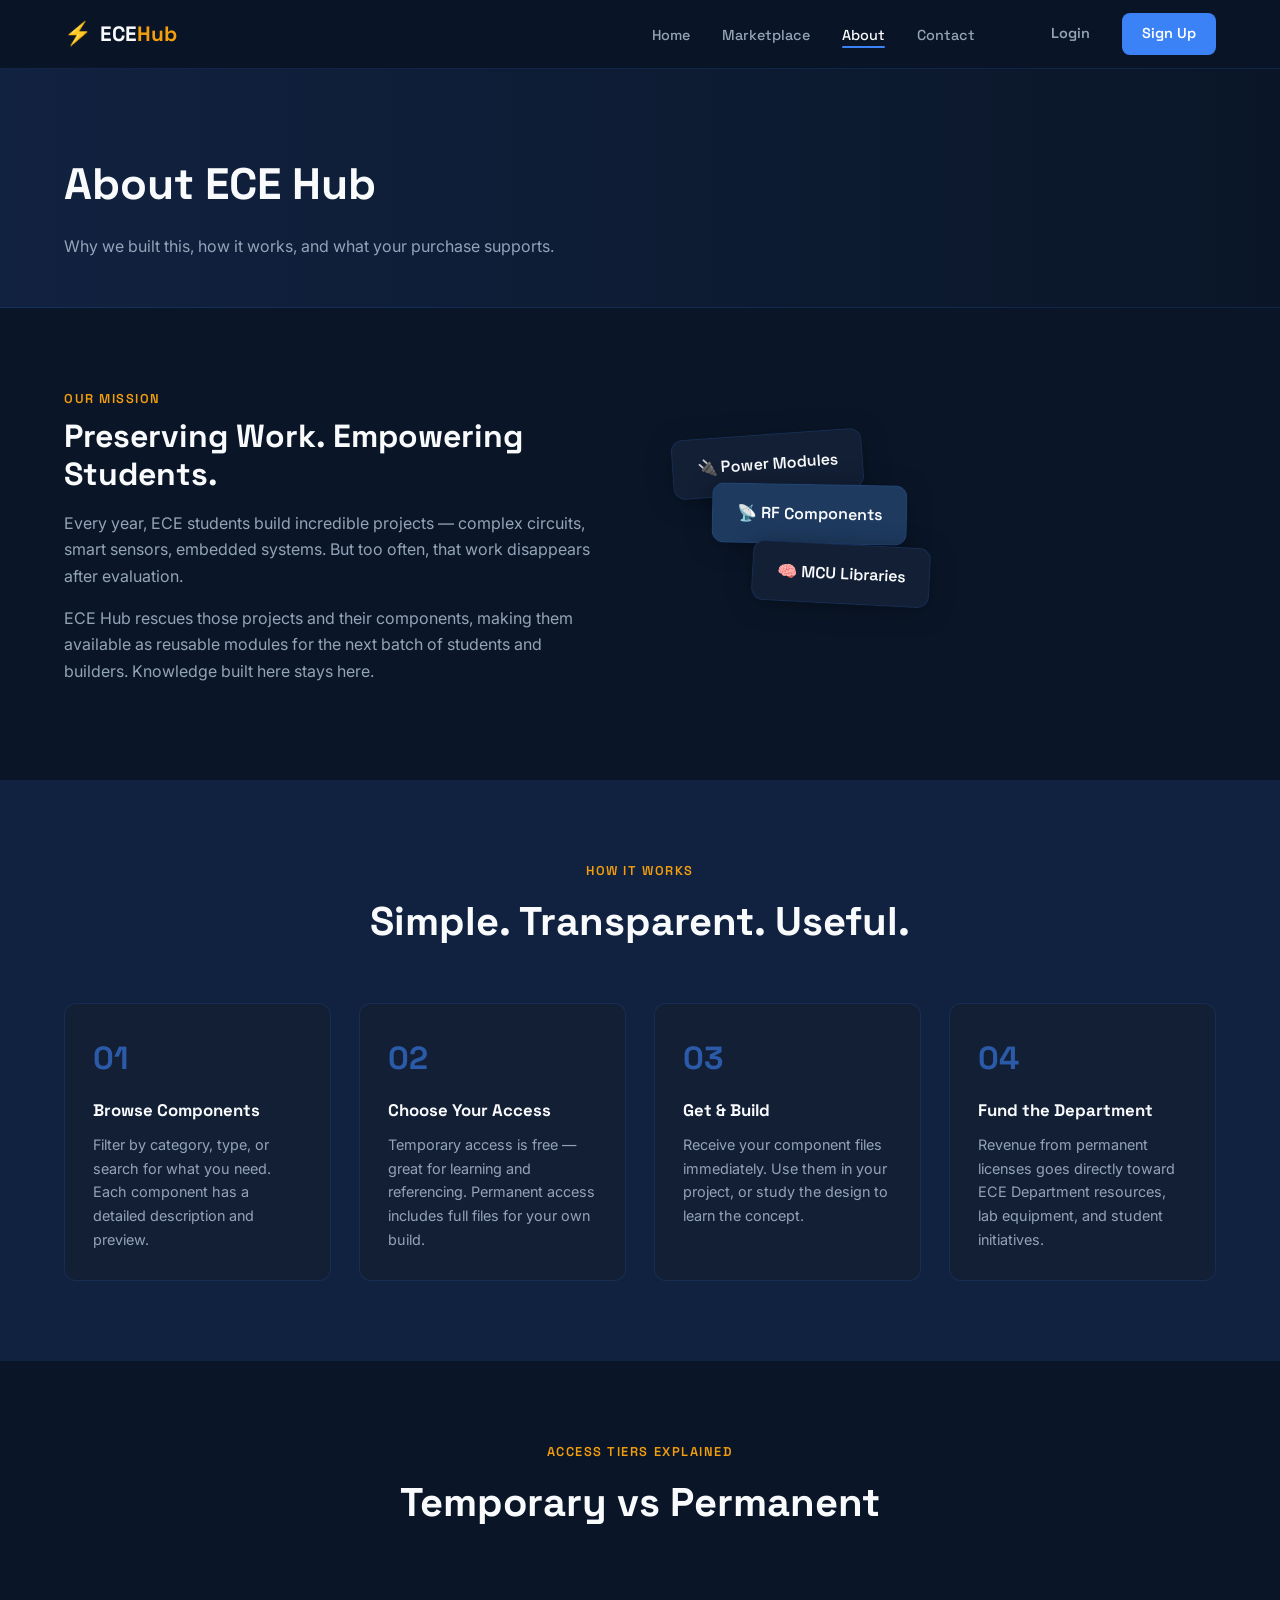
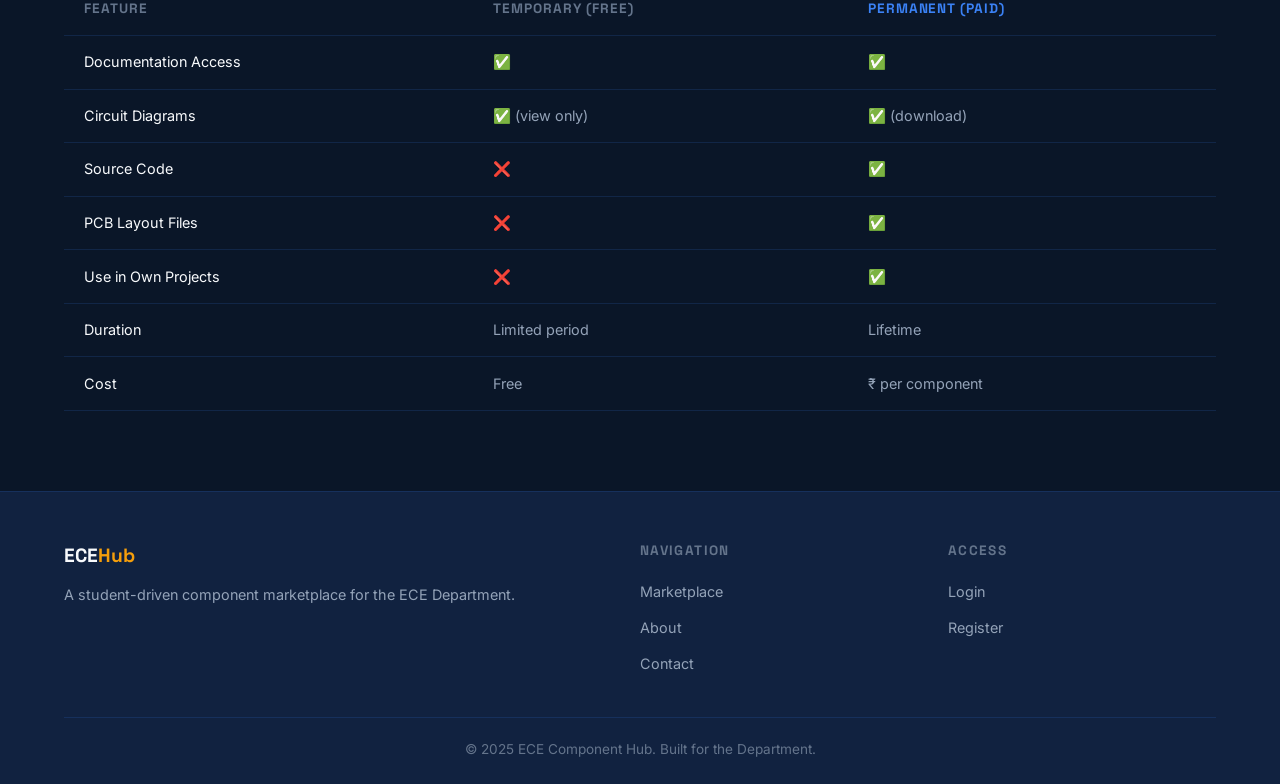
==== about.html @ 424c8292 "Move files to root" ====
<!DOCTYPE html>
<html lang="en">
<head>
  <meta charset="UTF-8" />
  <meta name="viewport" content="width=device-width, initial-scale=1.0" />
  <title>About — ECE Component Hub</title>
  <link rel="preconnect" href="https://fonts.googleapis.com" />
  <link href="https://fonts.googleapis.com/css2?family=Space+Grotesk:wght@400;500;600;700&family=Inter:wght@400;500;600&display=swap" rel="stylesheet" />
  <link rel="stylesheet" href="css/style.css" />
</head>
<body>
  <nav class="navbar">
    <div class="nav-inner">
      <a href="index.html" class="logo">
        <span class="logo-icon">⚡</span>
        <span class="logo-text">ECE<span class="logo-accent">Hub</span></span>
      </a>
      <ul class="nav-links">
        <li><a href="index.html">Home</a></li>
        <li><a href="marketplace.html">Marketplace</a></li>
        <li><a href="about.html" class="active">About</a></li>
        <li><a href="contact.html">Contact</a></li>
      </ul>
      <div class="nav-actions">
        <a href="login.html" class="btn btn-ghost">Login</a>
        <a href="register.html" class="btn btn-primary">Sign Up</a>
      </div>
      <button class="hamburger" id="hamburger">&#9776;</button>
    </div>
  </nav>

  <div class="page-header">
    <div class="container">
      <h1>About ECE Hub</h1>
      <p>Why we built this, how it works, and what your purchase supports.</p>
    </div>
  </div>

  <section class="section">
    <div class="container">
      <div class="about-intro">
        <div class="about-text">
          <span class="eyebrow">Our Mission</span>
          <h2>Preserving Work. Empowering Students.</h2>
          <p>Every year, ECE students build incredible projects — complex circuits, smart sensors, embedded systems. But too often, that work disappears after evaluation.</p>
          <p>ECE Hub rescues those projects and their components, making them available as reusable modules for the next batch of students and builders. Knowledge built here stays here.</p>
        </div>
        <div class="about-visual">
          <div class="about-card-stack">
            <div class="acard acard-1">🔌 Power Modules</div>
            <div class="acard acard-2">📡 RF Components</div>
            <div class="acard acard-3">🧠 MCU Libraries</div>
          </div>
        </div>
      </div>
    </div>
  </section>

  <section class="section bg-alt">
    <div class="container">
      <div class="section-header">
        <span class="eyebrow">How It Works</span>
        <h2>Simple. Transparent. Useful.</h2>
      </div>
      <div class="steps-grid">
        <div class="step-card">
          <div class="step-num">01</div>
          <h3>Browse Components</h3>
          <p>Filter by category, type, or search for what you need. Each component has a detailed description and preview.</p>
        </div>
        <div class="step-card">
          <div class="step-num">02</div>
          <h3>Choose Your Access</h3>
          <p>Temporary access is free — great for learning and referencing. Permanent access includes full files for your own build.</p>
        </div>
        <div class="step-card">
          <div class="step-num">03</div>
          <h3>Get & Build</h3>
          <p>Receive your component files immediately. Use them in your project, or study the design to learn the concept.</p>
        </div>
        <div class="step-card">
          <div class="step-num">04</div>
          <h3>Fund the Department</h3>
          <p>Revenue from permanent licenses goes directly toward ECE Department resources, lab equipment, and student initiatives.</p>
        </div>
      </div>
    </div>
  </section>

  <section class="section">
    <div class="container">
      <div class="section-header">
        <span class="eyebrow">Access Tiers Explained</span>
        <h2>Temporary vs Permanent</h2>
      </div>
      <div class="compare-table-wrapper">
        <table class="compare-table">
          <thead>
            <tr>
              <th>Feature</th>
              <th>Temporary (Free)</th>
              <th>Permanent (Paid)</th>
            </tr>
          </thead>
          <tbody>
            <tr><td>Documentation Access</td><td>✅</td><td>✅</td></tr>
            <tr><td>Circuit Diagrams</td><td>✅ (view only)</td><td>✅ (download)</td></tr>
            <tr><td>Source Code</td><td>❌</td><td>✅</td></tr>
            <tr><td>PCB Layout Files</td><td>❌</td><td>✅</td></tr>
            <tr><td>Use in Own Projects</td><td>❌</td><td>✅</td></tr>
            <tr><td>Duration</td><td>Limited period</td><td>Lifetime</td></tr>
            <tr><td>Cost</td><td>Free</td><td>₹ per component</td></tr>
          </tbody>
        </table>
      </div>
    </div>
  </section>

  <footer class="footer">
    <div class="container">
      <div class="footer-grid">
        <div class="footer-brand">
          <span class="logo-text">ECE<span class="logo-accent">Hub</span></span>
          <p>A student-driven component marketplace for the ECE Department.</p>
        </div>
        <div class="footer-links">
          <h4>Navigation</h4>
          <ul>
            <li><a href="marketplace.html">Marketplace</a></li>
            <li><a href="about.html">About</a></li>
            <li><a href="contact.html">Contact</a></li>
          </ul>
        </div>
        <div class="footer-links">
          <h4>Access</h4>
          <ul>
            <li><a href="login.html">Login</a></li>
            <li><a href="register.html">Register</a></li>
          </ul>
        </div>
      </div>
      <div class="footer-bottom">
        <p>© 2025 ECE Component Hub. Built for the Department.</p>
      </div>
    </div>
  </footer>

  <script src="js/main.js"></script>
</body>
</html>
---- css/style.css ----
/* ============================================
   ECE HUB — DESIGN SYSTEM
   Palette: Navy + Electric Blue + Amber
   Type: Space Grotesk + Inter
   ============================================ */

:root {
  --navy:      #0A1628;
  --navy-mid:  #112240;
  --navy-lite: #1E3A5F;
  --blue:      #3B82F6;
  --blue-glow: #60A5FA;
  --amber:     #F59E0B;
  --amber-lite:#FDE68A;
  --white:     #F8FAFC;
  --slate:     #94A3B8;
  --slate-dk:  #64748B;
  --card-bg:   #131F35;
  --border:    rgba(59, 130, 246, 0.15);

  --font-display: 'Space Grotesk', sans-serif;
  --font-body:    'Inter', sans-serif;

  --radius:    12px;
  --radius-sm: 8px;
  --shadow:    0 4px 24px rgba(0, 0, 0, 0.35);
  --shadow-glow: 0 0 20px rgba(59, 130, 246, 0.2);
}

/* RESET */
*, *::before, *::after { box-sizing: border-box; margin: 0; padding: 0; }
html { scroll-behavior: smooth; }
body {
  font-family: var(--font-body);
  background: var(--navy);
  color: var(--white);
  line-height: 1.65;
  -webkit-font-smoothing: antialiased;
}
a { text-decoration: none; color: inherit; }
ul { list-style: none; }
img { max-width: 100%; display: block; }
button { cursor: pointer; font-family: var(--font-display); border: none; background: none; }
input, textarea, select {
  font-family: var(--font-body);
  font-size: 0.95rem;
  outline: none;
}

/* ============= NAVBAR ============= */
.navbar {
  position: fixed; top: 0; left: 0; right: 0; z-index: 100;
  background: rgba(10, 22, 40, 0.92);
  backdrop-filter: blur(14px);
  border-bottom: 1px solid var(--border);
}
.nav-inner {
  max-width: 1200px; margin: 0 auto;
  padding: 0 1.5rem;
  height: 68px;
  display: flex; align-items: center; gap: 2rem;
}
.logo {
  display: flex; align-items: center; gap: 0.5rem;
  font-family: var(--font-display); font-weight: 700; font-size: 1.3rem;
}
.logo-icon { font-size: 1.4rem; }
.logo-accent { color: var(--amber); }
.nav-links {
  display: flex; gap: 2rem; margin-left: auto;
}
.nav-links a {
  font-family: var(--font-display); font-size: 0.9rem; font-weight: 500;
  color: var(--slate); transition: color 0.2s;
}
.nav-links a:hover, .nav-links a.active { color: var(--white); }
.nav-links a.active { position: relative; }
.nav-links a.active::after {
  content: ''; position: absolute; bottom: -4px; left: 0; right: 0;
  height: 2px; background: var(--blue); border-radius: 2px;
}
.nav-actions { display: flex; gap: 0.75rem; margin-left: 1.5rem; }
.hamburger { display: none; font-size: 1.4rem; color: var(--white); margin-left: auto; }

/* ============= BUTTONS ============= */
.btn {
  display: inline-flex; align-items: center; gap: 0.5rem;
  font-family: var(--font-display); font-weight: 600;
  padding: 0.55rem 1.25rem; border-radius: var(--radius-sm);
  font-size: 0.9rem; transition: all 0.2s; white-space: nowrap;
}
.btn-primary {
  background: var(--blue); color: #fff;
}
.btn-primary:hover { background: var(--blue-glow); transform: translateY(-1px); box-shadow: var(--shadow-glow); }
.btn-outline {
  background: transparent; color: var(--blue);
  border: 1.5px solid var(--blue);
}
.btn-outline:hover { background: rgba(59,130,246,0.1); }
.btn-ghost {
  background: transparent; color: var(--slate);
}
.btn-ghost:hover { color: var(--white); }
.btn-amber { background: var(--amber); color: var(--navy); font-weight: 700; }
.btn-amber:hover { background: var(--amber-lite); }
.btn-lg { padding: 0.8rem 1.75rem; font-size: 1rem; }
.btn-full { width: 100%; justify-content: center; }

/* ============= HERO ============= */
.hero {
  position: relative; min-height: 100vh;
  display: flex; align-items: center;
  overflow: hidden; padding-top: 68px;
}
#circuit-canvas {
  position: absolute; inset: 0; width: 100%; height: 100%;
  opacity: 0.5; z-index: 0;
}
.hero-content {
  position: relative; z-index: 1;
  max-width: 700px; margin: 0 auto; padding: 4rem 1.5rem;
  text-align: center;
}
.hero-badge {
  display: inline-block;
  background: rgba(59,130,246,0.15); border: 1px solid var(--border);
  color: var(--blue-glow); padding: 0.4rem 1rem; border-radius: 999px;
  font-size: 0.8rem; font-family: var(--font-display); font-weight: 600;
  letter-spacing: 0.05em; text-transform: uppercase; margin-bottom: 1.5rem;
}
.hero-title {
  font-family: var(--font-display); font-size: clamp(2.5rem, 6vw, 4.5rem);
  font-weight: 700; line-height: 1.1; margin-bottom: 1.25rem;
}
.gradient-text {
  background: linear-gradient(135deg, var(--blue) 0%, var(--amber) 100%);
  -webkit-background-clip: text; -webkit-text-fill-color: transparent;
  background-clip: text;
}
.hero-subtitle {
  color: var(--slate); font-size: 1.1rem; max-width: 520px;
  margin: 0 auto 2rem;
}
.hero-cta { display: flex; gap: 1rem; justify-content: center; flex-wrap: wrap; margin-bottom: 3rem; }
.hero-stats {
  display: flex; align-items: center; justify-content: center; gap: 2rem;
  background: rgba(255,255,255,0.04); border: 1px solid var(--border);
  border-radius: var(--radius); padding: 1.25rem 2rem; backdrop-filter: blur(8px);
}
.stat { text-align: center; }
.stat-num {
  display: block; font-family: var(--font-display); font-size: 1.75rem;
  font-weight: 700; color: var(--blue-glow);
}
.stat-label { font-size: 0.8rem; color: var(--slate); }
.stat-divider { width: 1px; height: 40px; background: var(--border); }

/* ============= SECTIONS ============= */
.section { padding: 5rem 0; }
.bg-alt { background: var(--navy-mid); }
.container { max-width: 1200px; margin: 0 auto; padding: 0 1.5rem; }
.section-header {
  text-align: center; margin-bottom: 3rem;
}
.section-header h2 {
  font-family: var(--font-display); font-size: clamp(1.75rem, 4vw, 2.5rem);
  font-weight: 700;
}
.eyebrow {
  display: block; color: var(--amber); font-family: var(--font-display);
  font-size: 0.8rem; font-weight: 600; letter-spacing: 0.12em;
  text-transform: uppercase; margin-bottom: 0.5rem;
}
.see-all {
  display: inline-block; color: var(--blue); font-size: 0.9rem;
  font-weight: 600; margin-top: 0.5rem;
  transition: color 0.2s;
}
.see-all:hover { color: var(--blue-glow); }

/* ============= PLANS GRID ============= */
.plans-grid {
  display: grid; grid-template-columns: repeat(auto-fit, minmax(280px, 1fr));
  gap: 2rem; max-width: 760px; margin: 0 auto;
}
.plan-card {
  background: var(--card-bg); border: 1px solid var(--border);
  border-radius: var(--radius); padding: 2rem; position: relative;
  transition: transform 0.2s, box-shadow 0.2s;
}
.plan-card:hover { transform: translateY(-4px); box-shadow: var(--shadow); }
.plan-card.featured {
  border-color: var(--blue); box-shadow: var(--shadow-glow);
}
.featured-badge {
  position: absolute; top: -12px; left: 50%; transform: translateX(-50%);
  background: var(--blue); color: #fff;
  font-family: var(--font-display); font-size: 0.75rem; font-weight: 700;
  padding: 0.3rem 1rem; border-radius: 999px;
}
.plan-icon { font-size: 2rem; margin-bottom: 1rem; }
.plan-card h3 {
  font-family: var(--font-display); font-size: 1.3rem; font-weight: 700;
  margin-bottom: 0.25rem;
}
.plan-subtitle { color: var(--slate); font-size: 0.9rem; margin-bottom: 1.5rem; }
.plan-features { display: flex; flex-direction: column; gap: 0.6rem; margin-bottom: 1.75rem; }
.plan-features li { font-size: 0.9rem; color: var(--slate); }
.plan-features li:first-child { color: var(--white); }
.plan-price { margin-bottom: 1.25rem; }
.price-value {
  font-family: var(--font-display); font-size: 1.75rem; font-weight: 700;
  color: var(--amber);
}
.price-period { color: var(--slate); font-size: 0.85rem; margin-left: 0.25rem; }

/* ============= COMPONENT CARDS ============= */
.components-grid {
  display: grid; grid-template-columns: repeat(auto-fill, minmax(280px, 1fr));
  gap: 1.5rem;
}
.component-card {
  background: var(--card-bg); border: 1px solid var(--border);
  border-radius: var(--radius); overflow: hidden;
  cursor: pointer; transition: transform 0.2s, box-shadow 0.2s, border-color 0.2s;
}
.component-card:hover {
  transform: translateY(-4px); box-shadow: var(--shadow);
  border-color: rgba(59,130,246,0.35);
}
.card-thumb {
  height: 140px; display: flex; align-items: center; justify-content: center;
  background: linear-gradient(135deg, var(--navy-mid), var(--navy-lite));
  font-size: 3.5rem; position: relative; overflow: hidden;
}
.card-thumb::after {
  content: ''; position: absolute; inset: 0;
  background: linear-gradient(to bottom, transparent 60%, rgba(0,0,0,0.3));
}
.card-body { padding: 1.25rem; }
.card-badges { display: flex; gap: 0.5rem; flex-wrap: wrap; margin-bottom: 0.75rem; }
.badge {
  font-family: var(--font-display); font-size: 0.7rem; font-weight: 700;
  padding: 0.25rem 0.6rem; border-radius: 999px; text-transform: uppercase;
  letter-spacing: 0.05em;
}
.badge-temp { background: rgba(245,158,11,0.15); color: var(--amber); }
.badge-perm { background: rgba(59,130,246,0.15); color: var(--blue-glow); }
.badge-cat  { background: rgba(255,255,255,0.07); color: var(--slate); }
.card-body h3 {
  font-family: var(--font-display); font-size: 1rem; font-weight: 700;
  margin-bottom: 0.4rem; line-height: 1.3;
}
.card-desc { color: var(--slate); font-size: 0.85rem; line-height: 1.5; margin-bottom: 1rem; }
.card-footer {
  display: flex; justify-content: space-between; align-items: center;
}
.card-price {
  font-family: var(--font-display); font-weight: 700; font-size: 1rem;
}
.price-free { color: var(--amber); }
.price-paid { color: var(--blue-glow); }

/* ============= DEPT BANNER ============= */
.dept-banner {
  background: linear-gradient(135deg, var(--navy-lite) 0%, var(--navy-mid) 100%);
  border-top: 1px solid var(--border); border-bottom: 1px solid var(--border);
  padding: 3rem 0;
}
.banner-content {
  display: flex; align-items: center; justify-content: space-between;
  gap: 2rem; flex-wrap: wrap;
}
.banner-text h3 {
  font-family: var(--font-display); font-size: 1.4rem; font-weight: 700;
  margin-bottom: 0.5rem;
}
.banner-text p { color: var(--slate); max-width: 480px; }

/* ============= FOOTER ============= */
.footer {
  background: var(--navy-mid); border-top: 1px solid var(--border);
  padding: 3rem 0 1.5rem;
}
.footer-grid {
  display: grid; grid-template-columns: 2fr 1fr 1fr;
  gap: 2.5rem; margin-bottom: 2.5rem;
}
.footer-brand .logo-text {
  font-family: var(--font-display); font-size: 1.2rem; font-weight: 700;
  display: block; margin-bottom: 0.75rem;
}
.footer-brand p { color: var(--slate); font-size: 0.9rem; }
.footer-links h4 {
  font-family: var(--font-display); font-size: 0.85rem; font-weight: 700;
  text-transform: uppercase; letter-spacing: 0.1em; color: var(--slate-dk);
  margin-bottom: 1rem;
}
.footer-links ul { display: flex; flex-direction: column; gap: 0.6rem; }
.footer-links a { color: var(--slate); font-size: 0.9rem; transition: color 0.2s; }
.footer-links a:hover { color: var(--white); }
.footer-bottom { border-top: 1px solid var(--border); padding-top: 1.25rem; }
.footer-bottom p { color: var(--slate-dk); font-size: 0.85rem; text-align: center; }

/* ============= PAGE HEADER ============= */
.page-header {
  background: linear-gradient(to right, var(--navy-mid), var(--navy));
  border-bottom: 1px solid var(--border);
  padding: 5rem 1.5rem 3rem;
  margin-top: 68px;
}
.page-header h1 {
  font-family: var(--font-display); font-size: clamp(1.75rem, 4vw, 2.75rem);
  font-weight: 700; margin-bottom: 0.75rem;
}
.page-header p { color: var(--slate); max-width: 520px; }

/* ============= MARKETPLACE ============= */
.marketplace-section { padding: 2.5rem 0 5rem; }
.marketplace-layout { display: flex; gap: 2rem; align-items: flex-start; }
.filter-sidebar {
  width: 240px; flex-shrink: 0;
  background: var(--card-bg); border: 1px solid var(--border);
  border-radius: var(--radius); padding: 1.5rem;
  position: sticky; top: 88px;
}
.filter-block { margin-bottom: 1.75rem; }
.filter-block:last-child { margin-bottom: 0; }
.filter-block h4 {
  font-family: var(--font-display); font-size: 0.8rem; font-weight: 700;
  text-transform: uppercase; letter-spacing: 0.1em; color: var(--slate-dk);
  margin-bottom: 0.75rem;
}
.filter-input {
  width: 100%; background: var(--navy-mid);
  border: 1px solid var(--border); border-radius: var(--radius-sm);
  color: var(--white); padding: 0.6rem 0.85rem;
  transition: border-color 0.2s;
}
.filter-input:focus { border-color: var(--blue); }
.filter-check {
  display: flex; align-items: center; gap: 0.5rem;
  font-size: 0.875rem; color: var(--slate); cursor: pointer;
  margin-bottom: 0.5rem;
}
.filter-check input { accent-color: var(--blue); }
.filter-check:hover { color: var(--white); }
.price-slider { width: 100%; accent-color: var(--blue); margin-bottom: 0.5rem; }
.price-labels { display: flex; justify-content: space-between; font-size: 0.8rem; color: var(--slate); }
.marketplace-main { flex: 1; min-width: 0; }
.market-toolbar {
  display: flex; justify-content: space-between; align-items: center;
  margin-bottom: 1.25rem; flex-wrap: wrap; gap: 0.75rem;
}
.result-count { color: var(--slate); font-size: 0.9rem; }
.sort-select {
  background: var(--card-bg); border: 1px solid var(--border);
  color: var(--white); padding: 0.5rem 0.85rem;
  border-radius: var(--radius-sm); cursor: pointer;
}
.empty-state {
  text-align: center; padding: 4rem 2rem;
  color: var(--slate);
}
.empty-state span { font-size: 2.5rem; display: block; margin-bottom: 1rem; }
.empty-state h3 {
  font-family: var(--font-display); font-size: 1.25rem; margin-bottom: 0.5rem;
  color: var(--white);
}

/* ============= MODAL ============= */
.modal-overlay {
  display: none; position: fixed; inset: 0; z-index: 200;
  background: rgba(0,0,0,0.75); backdrop-filter: blur(4px);
  align-items: center; justify-content: center; padding: 1.5rem;
}
.modal-overlay.active { display: flex; }
.modal {
  background: var(--navy-mid); border: 1px solid var(--border);
  border-radius: var(--radius); max-width: 620px; width: 100%;
  max-height: 90vh; overflow-y: auto; position: relative;
  box-shadow: var(--shadow);
}
.modal-close {
  position: absolute; top: 1rem; right: 1rem;
  color: var(--slate); font-size: 1.1rem; padding: 0.25rem 0.5rem;
  border-radius: 4px; transition: color 0.2s;
}
.modal-close:hover { color: var(--white); }
.modal-body { padding: 2rem; }
.modal-thumb {
  height: 180px; border-radius: var(--radius-sm);
  background: linear-gradient(135deg, var(--navy-lite), var(--navy));
  display: flex; align-items: center; justify-content: center;
  font-size: 5rem; margin-bottom: 1.5rem;
}
.modal-body h2 {
  font-family: var(--font-display); font-size: 1.5rem; font-weight: 700;
  margin-bottom: 0.5rem;
}
.modal-meta { color: var(--slate); font-size: 0.9rem; margin-bottom: 1rem; }
.modal-desc { color: var(--slate); margin-bottom: 1.5rem; line-height: 1.7; }
.modal-price-row {
  display: flex; align-items: center; justify-content: space-between;
  flex-wrap: wrap; gap: 1rem;
  padding: 1.25rem; border-radius: var(--radius-sm);
  background: var(--navy); border: 1px solid var(--border);
  margin-bottom: 1rem;
}
.modal-price-label { font-size: 0.85rem; color: var(--slate); }
.modal-price-val {
  font-family: var(--font-display); font-size: 1.5rem; font-weight: 700;
  color: var(--amber);
}
.modal-actions { display: flex; gap: 0.75rem; }

/* ============= ABOUT ============= */
.about-intro {
  display: grid; grid-template-columns: 1fr 1fr; gap: 4rem;
  align-items: center;
}
.about-text h2 {
  font-family: var(--font-display); font-size: 2rem; font-weight: 700;
  margin-bottom: 1rem; line-height: 1.2;
}
.about-text p { color: var(--slate); margin-bottom: 1rem; }
.about-card-stack { position: relative; height: 220px; }
.acard {
  position: absolute; background: var(--card-bg);
  border: 1px solid var(--border); border-radius: var(--radius);
  padding: 1rem 1.5rem; font-family: var(--font-display); font-weight: 600;
  box-shadow: var(--shadow);
}
.acard-1 { top: 0; left: 0; transform: rotate(-4deg); }
.acard-2 { top: 50px; left: 40px; transform: rotate(1deg); background: var(--navy-lite); z-index: 1; }
.acard-3 { top: 110px; left: 80px; transform: rotate(3deg); z-index: 2; }
.steps-grid {
  display: grid; grid-template-columns: repeat(auto-fit, minmax(220px, 1fr));
  gap: 1.75rem;
}
.step-card {
  background: var(--card-bg); border: 1px solid var(--border);
  border-radius: var(--radius); padding: 1.75rem;
}
.step-num {
  font-family: var(--font-display); font-size: 2rem; font-weight: 700;
  color: var(--blue); opacity: 0.6; margin-bottom: 0.75rem;
}
.step-card h3 {
  font-family: var(--font-display); font-size: 1.05rem; font-weight: 700;
  margin-bottom: 0.5rem;
}
.step-card p { color: var(--slate); font-size: 0.9rem; }
.compare-table-wrapper { overflow-x: auto; }
.compare-table {
  width: 100%; border-collapse: collapse; font-size: 0.9rem;
}
.compare-table th, .compare-table td {
  padding: 0.9rem 1.25rem; text-align: left;
  border-bottom: 1px solid var(--border);
}
.compare-table th {
  font-family: var(--font-display); font-size: 0.85rem; color: var(--slate-dk);
  text-transform: uppercase; letter-spacing: 0.07em;
}
.compare-table th:nth-child(3) { color: var(--blue); }
.compare-table td:first-child { color: var(--white); }
.compare-table td:not(:first-child) { color: var(--slate); }
.compare-table tr:hover td { background: rgba(255,255,255,0.02); }

/* ============= CONTACT ============= */
.contact-layout {
  display: grid; grid-template-columns: 1fr 1.5fr; gap: 4rem;
  align-items: flex-start;
}
.contact-info h3 {
  font-family: var(--font-display); font-size: 1.4rem; font-weight: 700;
  margin-bottom: 0.75rem;
}
.contact-info > p { color: var(--slate); margin-bottom: 1.75rem; }
.contact-item {
  display: flex; gap: 1rem; align-items: flex-start; margin-bottom: 1.25rem;
}
.contact-icon { font-size: 1.25rem; flex-shrink: 0; margin-top: 0.1rem; }
.contact-item strong { font-family: var(--font-display); font-size: 0.9rem; display: block; margin-bottom: 0.2rem; }
.contact-item p { color: var(--slate); font-size: 0.9rem; }
.contact-form {
  background: var(--card-bg); border: 1px solid var(--border);
  border-radius: var(--radius); padding: 2rem;
}
.form-group { margin-bottom: 1.25rem; }
.form-group label {
  display: block; font-family: var(--font-display); font-size: 0.85rem;
  font-weight: 600; margin-bottom: 0.5rem; color: var(--slate);
}
.form-group input, .form-group select, .form-group textarea {
  width: 100%; background: var(--navy-mid);
  border: 1px solid var(--border); border-radius: var(--radius-sm);
  color: var(--white); padding: 0.7rem 1rem;
  transition: border-color 0.2s;
}
.form-group input:focus, .form-group select:focus, .form-group textarea:focus {
  border-color: var(--blue);
}
.form-group textarea { resize: vertical; }
.form-group select option { background: var(--navy-mid); }
.form-row { display: grid; grid-template-columns: 1fr 1fr; gap: 1rem; }
.form-success {
  margin-top: 1rem; padding: 1rem;
  background: rgba(59,130,246,0.1); border: 1px solid var(--border);
  border-radius: var(--radius-sm); color: var(--blue-glow);
  font-size: 0.9rem; text-align: center;
}

/* ============= AUTH ============= */
.auth-page {
  min-height: 100vh; display: flex; align-items: center; justify-content: center;
  background: radial-gradient(ellipse at center, var(--navy-lite) 0%, var(--navy) 70%);
}
.auth-container { width: 100%; max-width: 440px; padding: 1.5rem; }
.auth-logo {
  display: flex; align-items: center; gap: 0.5rem; justify-content: center;
  font-family: var(--font-display); font-weight: 700; font-size: 1.5rem;
  margin-bottom: 2rem;
}
.auth-card {
  background: var(--card-bg); border: 1px solid var(--border);
  border-radius: var(--radius); padding: 2.25rem; box-shadow: var(--shadow);
}
.auth-card h2 {
  font-family: var(--font-display); font-size: 1.5rem; font-weight: 700;
  margin-bottom: 0.4rem;
}
.auth-subtitle { color: var(--slate); font-size: 0.9rem; margin-bottom: 1.75rem; }
.auth-switch {
  text-align: center; font-size: 0.9rem; color: var(--slate); margin-top: 1.5rem;
}
.auth-switch a { color: var(--blue); font-weight: 600; }
.forgot-link {
  display: block; text-align: right; font-size: 0.8rem;
  color: var(--blue); margin-top: 0.35rem;
}

/* ============= RESPONSIVE ============= */
@media (max-width: 900px) {
  .nav-links { display: none; }
  .nav-actions { display: none; }
  .hamburger { display: block; }

  .marketplace-layout { flex-direction: column; }
  .filter-sidebar { width: 100%; position: static; }

  .footer-grid { grid-template-columns: 1fr 1fr; }
  .about-intro { grid-template-columns: 1fr; }
  .about-visual { display: none; }
  .contact-layout { grid-template-columns: 1fr; }
}

@media (max-width: 600px) {
  .hero-stats { flex-direction: column; gap: 1rem; }
  .stat-divider { width: 40px; height: 1px; }
  .footer-grid { grid-template-columns: 1fr; }
  .plans-grid { grid-template-columns: 1fr; }
  .form-row { grid-template-columns: 1fr; }
  .modal-actions { flex-direction: column; }
  .banner-content { flex-direction: column; text-align: center; }
}

/* ============= SCROLL ANIMATIONS ============= */
.fade-up {
  opacity: 0; transform: translateY(24px);
  transition: opacity 0.5s ease, transform 0.5s ease;
}
.fade-up.visible { opacity: 1; transform: translateY(0); }

/* ============= MOBILE NAV (OPEN) ============= */
.nav-mobile-open .nav-links {
  display: flex; flex-direction: column;
  position: absolute; top: 68px; left: 0; right: 0;
  background: var(--navy-mid); border-bottom: 1px solid var(--border);
  padding: 1rem 1.5rem; gap: 1rem;
}
.nav-mobile-open .nav-actions {
  display: flex; padding: 0 1.5rem 1rem;
  position: absolute; top: calc(68px + 8rem); left: 0; right: 0;
  background: var(--navy-mid); border-bottom: 1px solid var(--border);
}

/* ============= NEW CATEGORY COLORS ============= */
/* display, relay, motor, power, audio, common */
.badge-cat[data-cat="display"]  { background: rgba(139,92,246,0.15); color: #a78bfa; }
.badge-cat[data-cat="relay"]    { background: rgba(239,68,68,0.15);  color: #f87171; }
.badge-cat[data-cat="motor"]    { background: rgba(16,185,129,0.15); color: #34d399; }
.badge-cat[data-cat="power"]    { background: rgba(245,158,11,0.15); color: #fbbf24; }
.badge-cat[data-cat="audio"]    { background: rgba(236,72,153,0.15); color: #f472b6; }
.badge-cat[data-cat="common"]   { background: rgba(100,116,139,0.15); color: #94a3b8; }
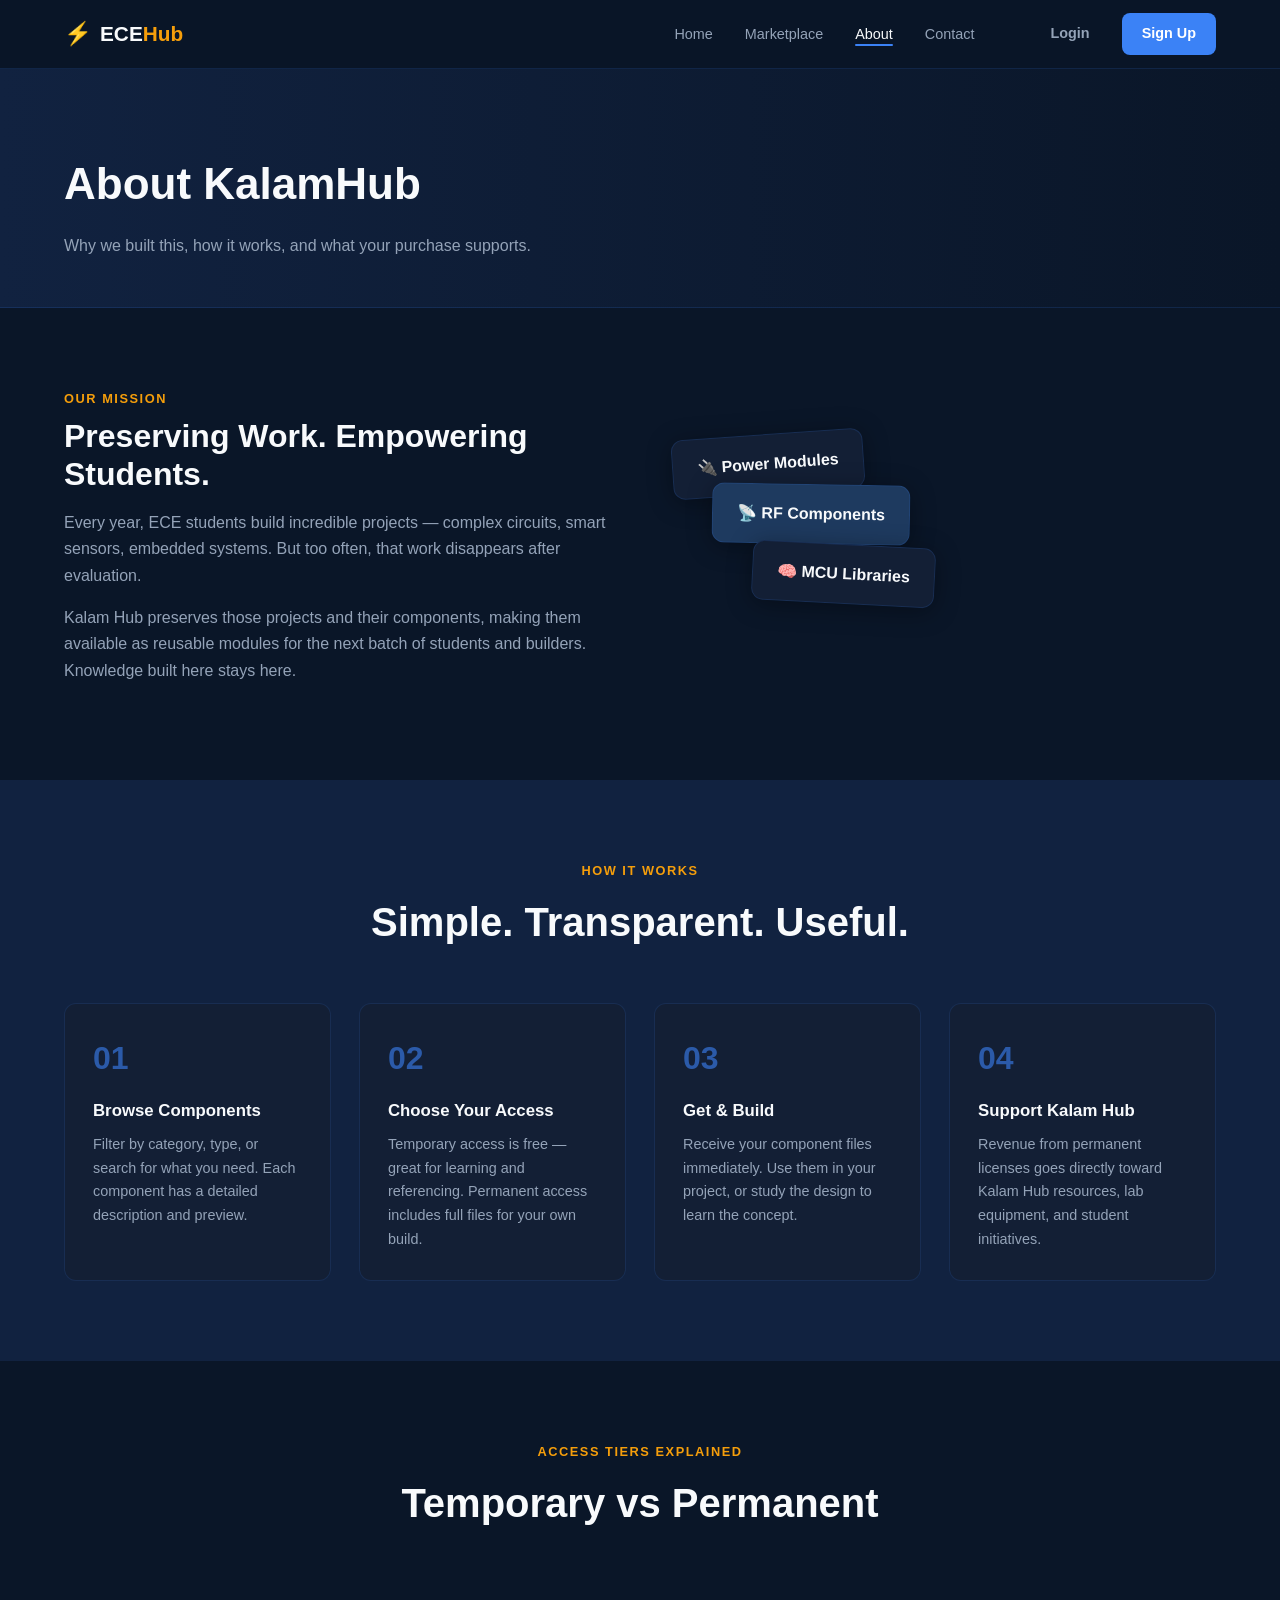
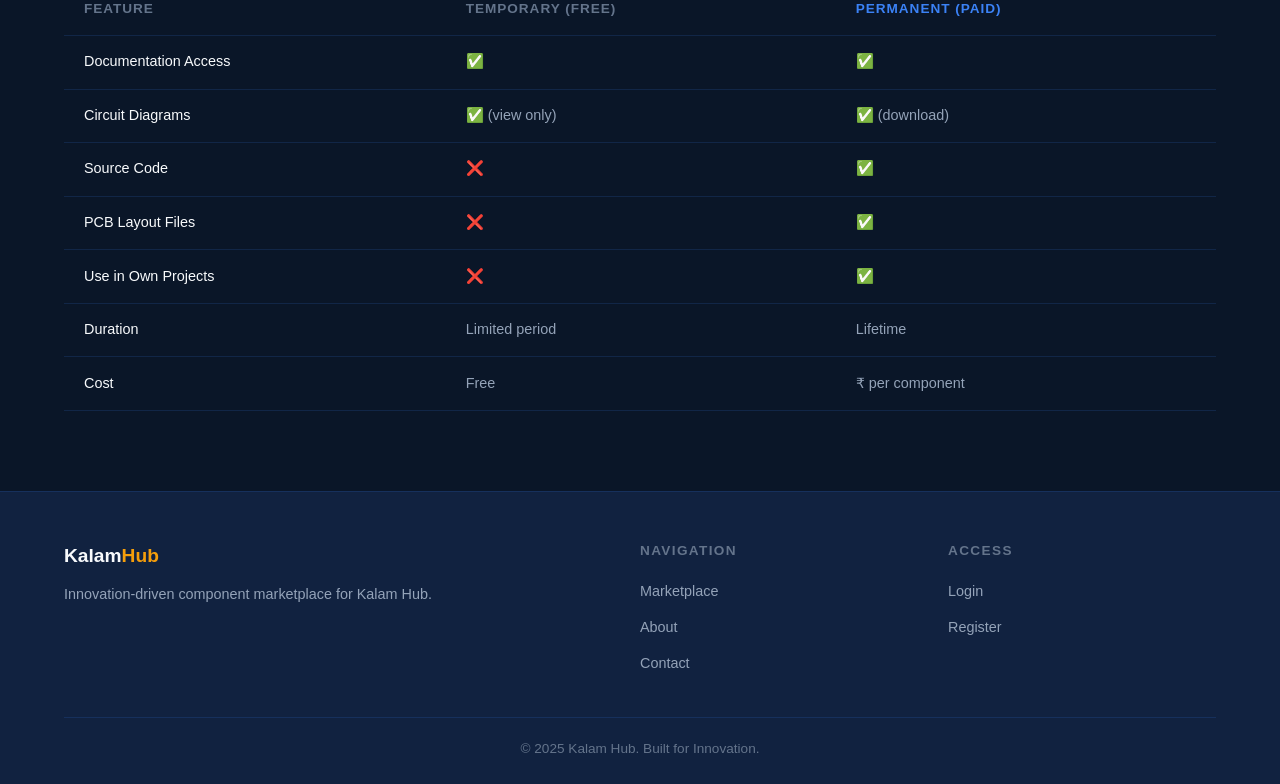
==== commit 4c628d48: "v2.0: Launch Kalam Hub branding, premium UI, and marketplace improvements" ====
--- a/about.html
+++ b/about.html
@@ -3,7 +3,7 @@
 <head>
   <meta charset="UTF-8" />
   <meta name="viewport" content="width=device-width, initial-scale=1.0" />
-  <title>About — ECE Component Hub</title>
+  <title>About — Kalam Hub</title>
   <link rel="preconnect" href="https://fonts.googleapis.com" />
   <link href="https://fonts.googleapis.com/css2?family=Space+Grotesk:wght@400;500;600;700&family=Inter:wght@400;500;600&display=swap" rel="stylesheet" />
   <link rel="stylesheet" href="css/style.css" />
@@ -31,7 +31,7 @@
 
   <div class="page-header">
     <div class="container">
-      <h1>About ECE Hub</h1>
+      <h1>About KalamHub</h1>
       <p>Why we built this, how it works, and what your purchase supports.</p>
     </div>
   </div>
@@ -43,7 +43,7 @@
           <span class="eyebrow">Our Mission</span>
           <h2>Preserving Work. Empowering Students.</h2>
           <p>Every year, ECE students build incredible projects — complex circuits, smart sensors, embedded systems. But too often, that work disappears after evaluation.</p>
-          <p>ECE Hub rescues those projects and their components, making them available as reusable modules for the next batch of students and builders. Knowledge built here stays here.</p>
+          <p>Kalam Hub preserves those projects and their components, making them available as reusable modules for the next batch of students and builders. Knowledge built here stays here.</p>
         </div>
         <div class="about-visual">
           <div class="about-card-stack">
@@ -80,8 +80,8 @@
         </div>
         <div class="step-card">
           <div class="step-num">04</div>
-          <h3>Fund the Department</h3>
-          <p>Revenue from permanent licenses goes directly toward ECE Department resources, lab equipment, and student initiatives.</p>
+          <h3>Support Kalam Hub</h3>
+          <p>Revenue from permanent licenses goes directly toward Kalam Hub resources, lab equipment, and student initiatives.</p>
         </div>
       </div>
     </div>
@@ -120,8 +120,8 @@
     <div class="container">
       <div class="footer-grid">
         <div class="footer-brand">
-          <span class="logo-text">ECE<span class="logo-accent">Hub</span></span>
-          <p>A student-driven component marketplace for the ECE Department.</p>
+          <span class="logo-text">Kalam<span class="logo-accent">Hub</span></span>
+          <p>Innovation-driven component marketplace for Kalam Hub.</p>
         </div>
         <div class="footer-links">
           <h4>Navigation</h4>
@@ -140,11 +140,12 @@
         </div>
       </div>
       <div class="footer-bottom">
-        <p>© 2025 ECE Component Hub. Built for the Department.</p>
+        <p>© 2025 Kalam Hub. Built for Innovation.</p>
       </div>
     </div>
   </footer>
 
   <script src="js/main.js"></script>
+<script src="js/nav.js"></script>
 </body>
 </html>
--- a/css/style.css
+++ b/css/style.css
@@ -1,5 +1,5 @@
 /* ============================================
-   ECE HUB — DESIGN SYSTEM
+   Kalam Hub — DESIGN SYSTEM
    Palette: Navy + Electric Blue + Amber
    Type: Space Grotesk + Inter
    ============================================ */
@@ -18,8 +18,8 @@
   --card-bg:   #131F35;
   --border:    rgba(59, 130, 246, 0.15);
 
-  --font-display: 'Space Grotesk', sans-serif;
-  --font-body:    'Inter', sans-serif;
+ --font-display: 'Poppins', sans-serif;
+--font-body: 'Poppins', sans-serif;
 
   --radius:    12px;
   --radius-sm: 8px;
@@ -111,7 +111,7 @@
 .hero {
   position: relative; min-height: 100vh;
   display: flex; align-items: center;
-  overflow: hidden; padding-top: 68px;
+  overflow: hidden; padding-top: 110px;
 }
 #circuit-canvas {
   position: absolute; inset: 0; width: 100%; height: 100%;
@@ -216,18 +216,95 @@
 .price-period { color: var(--slate); font-size: 0.85rem; margin-left: 0.25rem; }
 
 /* ============= COMPONENT CARDS ============= */
-.components-grid {
-  display: grid; grid-template-columns: repeat(auto-fill, minmax(280px, 1fr));
-  gap: 1.5rem;
-}
-.component-card {
-  background: var(--card-bg); border: 1px solid var(--border);
-  border-radius: var(--radius); overflow: hidden;
-  cursor: pointer; transition: transform 0.2s, box-shadow 0.2s, border-color 0.2s;
-}
+.components-grid{
+    display:grid;
+    grid-template-columns:
+    repeat(auto-fill,minmax(340px,1fr));
+
+    gap:2rem;
+}
+
+/* ===== PREMIUM MARKETPLACE EFFECTS ===== */
+
+.component-card{
+    background:rgba(17,34,64,0.75);
+    backdrop-filter:blur(12px);
+    border:1px solid rgba(255,255,255,0.08);
+    border-radius:18px;
+    overflow:hidden;
+    transition:all .4s ease;
+    box-shadow:0 10px 25px rgba(0,0,0,.35);
+}
+
+
+.component-card::before {
+  content: "";
+  position: absolute;
+  top: -100%;
+  left: -100%;
+  width: 250%;
+  height: 250%;
+  background: linear-gradient(
+    120deg,
+    transparent,
+    rgba(255,255,255,0.08),
+    transparent
+  );
+  transform: rotate(25deg);
+  transition: all 0.8s ease;
+}
+
+.component-card:hover::before {
+  top: 100%;
+  left: 100%;
+}
+
 .component-card:hover {
-  transform: translateY(-4px); box-shadow: var(--shadow);
-  border-color: rgba(59,130,246,0.35);
+  transform: translateY(-10px) scale(1.02);
+  box-shadow: 0 20px 40px rgba(59,130,246,0.35);
+  border-color: #60a5fa;
+}
+
+.card-img {
+  transition: transform 0.5s ease;
+}
+
+.component-card:hover .card-img {
+  transform: scale(1.12);
+}
+
+.card-body h3{
+    font-size:1.35rem;
+    font-weight:700;
+    color:#ffffff;
+    letter-spacing:0.4px;
+    margin-bottom:10px;
+    text-shadow:0 0 10px rgba(255,255,255,0.15);
+}
+
+.component-card:hover h3 {
+  color: #60a5fa;
+}
+
+.stock-badge {
+  animation: pulseStock 2s infinite;
+}
+
+@keyframes pulseStock {
+  0% { transform: scale(1); }
+  50% { transform: scale(1.08); }
+  100% { transform: scale(1); }
+}
+.component-card:hover{
+    transform:
+        translateY(-12px)
+        scale(1.03);
+
+    box-shadow:
+        0 20px 40px rgba(59,130,246,.35),
+        0 0 25px rgba(96,165,250,.25);
+
+    border-color:#60a5fa;
 }
 .card-thumb {
   height: 140px; display: flex; align-items: center; justify-content: center;
@@ -237,6 +314,27 @@
 .card-thumb::after {
   content: ''; position: absolute; inset: 0;
   background: linear-gradient(to bottom, transparent 60%, rgba(0,0,0,0.3));
+}
+/* Real component image */
+.card-img-wrap {
+  height: 160px; overflow: hidden; position: relative;
+  background: linear-gradient(135deg, var(--navy-mid), var(--navy-lite));
+}
+.card-img{
+    transition:all .6s ease;
+}
+
+.component-card:hover .card-img{
+    transform:scale(1.12);
+}
+.component-card:hover .card-img { transform: scale(1.06); }
+.card-img-wrap .card-thumb {
+  position: absolute; inset: 0; height: 100%;
+}
+/* Modal image */
+.modal-img {
+  width: 100%; max-height: 220px; object-fit: cover;
+  border-radius: 12px; margin-bottom: 1rem;
 }
 .card-body { padding: 1.25rem; }
 .card-badges { display: flex; gap: 0.5rem; flex-wrap: wrap; margin-bottom: 0.75rem; }
@@ -252,12 +350,16 @@
   font-family: var(--font-display); font-size: 1rem; font-weight: 700;
   margin-bottom: 0.4rem; line-height: 1.3;
 }
-.card-desc { color: var(--slate); font-size: 0.85rem; line-height: 1.5; margin-bottom: 1rem; }
-.card-footer {
-  display: flex; justify-content: space-between; align-items: center;
-}
-.card-price {
-  font-family: var(--font-display); font-weight: 700; font-size: 1rem;
+.card-desc{
+    color:#cbd5e1;
+    font-size:0.95rem;
+    line-height:1.7;
+}
+.card-price{
+    color:#60a5fa;
+    font-size:1.4rem;
+    font-weight:800;
+    text-shadow:0 0 15px rgba(96,165,250,.4);
 }
 .price-free { color: var(--amber); }
 .price-paid { color: var(--blue-glow); }
@@ -595,3 +697,331 @@
 .badge-cat[data-cat="power"]    { background: rgba(245,158,11,0.15); color: #fbbf24; }
 .badge-cat[data-cat="audio"]    { background: rgba(236,72,153,0.15); color: #f472b6; }
 .badge-cat[data-cat="common"]   { background: rgba(100,116,139,0.15); color: #94a3b8; }
+
+
+.temp-fee-badge{
+    animation:pulseGlow 2s infinite;
+}
+
+@keyframes pulseGlow{
+    0%{
+        box-shadow:0 0 5px rgba(255,170,0,.2);
+    }
+    50%{
+        box-shadow:0 0 20px rgba(255,170,0,.7);
+    }
+    100%{
+        box-shadow:0 0 5px rgba(255,170,0,.2);
+    }
+}
+/* ── Nav Session State ── */
+.nav-user-name {
+  font-family: var(--font-display);
+  font-size: 0.88rem;
+  font-weight: 600;
+  color: var(--blue-glow);
+  display: flex;
+  align-items: center;
+  gap: 0.4rem;
+  padding: 0.45rem 0.75rem;
+  background: rgba(59,130,246,0.1);
+  border-radius: var(--radius-sm);
+  border: 1px solid var(--border);
+}
+
+/* ══════════════════════════════════════
+   ANNOUNCEMENT TICKER BAR
+══════════════════════════════════════ */
+.announce-bar {
+  position: sticky;
+  top: 68px;
+  z-index: 90;
+  background: linear-gradient(90deg, #0f2a4a 0%, #0d2240 50%, #0f2a4a 100%);
+  border-bottom: 1px solid rgba(245,158,11,0.35);
+  border-top: 1px solid rgba(245,158,11,0.2);
+  padding: 0;
+  overflow: hidden;
+}
+.announce-inner {
+  display: flex;
+  align-items: center;
+  gap: 0;
+  height: 42px;
+  max-width: 100%;
+}
+.announce-dot {
+  width: 8px; height: 8px;
+  background: #22c55e;
+  border-radius: 50%;
+  margin: 0 0.75rem 0 1rem;
+  flex-shrink: 0;
+  box-shadow: 0 0 8px #22c55e;
+  animation: pulse-dot 1.5s ease-in-out infinite;
+}
+@keyframes pulse-dot {
+  0%,100% { transform: scale(1); opacity:1; }
+  50%      { transform: scale(1.5); opacity:0.6; }
+}
+.announce-label {
+  font-family: var(--font-display);
+  font-size: 0.7rem;
+  font-weight: 700;
+  letter-spacing: 0.12em;
+  color: #22c55e;
+  text-transform: uppercase;
+  white-space: nowrap;
+  flex-shrink: 0;
+  padding: 0.25rem 0.75rem;
+  background: rgba(34,197,94,0.1);
+  border-radius: 4px;
+  margin-right: 0.75rem;
+}
+.announce-ticker {
+  flex: 1;
+  overflow: hidden;
+  mask-image: linear-gradient(to right, transparent, black 8%, black 92%, transparent);
+  -webkit-mask-image: linear-gradient(to right, transparent, black 8%, black 92%, transparent);
+}
+.announce-ticker span {
+  display: inline-block;
+  white-space: nowrap;
+  font-family: var(--font-display);
+  font-size: 0.82rem;
+  font-weight: 500;
+  color: #cbd5e1;
+  animation: ticker-scroll 30s linear infinite;
+}
+.announce-ticker span strong,
+.announce-ticker span b { color: var(--amber); }
+@keyframes ticker-scroll {
+  0%   { transform: translateX(0); }
+  100% { transform: translateX(-50%); }
+}
+.announce-bar:hover .announce-ticker span { animation-play-state: paused; }
+.announce-cta {
+  flex-shrink: 0;
+  margin: 0 1rem;
+  font-family: var(--font-display);
+  font-size: 0.78rem;
+  font-weight: 700;
+  color: var(--amber);
+  border: 1px solid rgba(245,158,11,0.4);
+  padding: 0.3rem 0.9rem;
+  border-radius: 999px;
+  white-space: nowrap;
+  transition: background 0.2s, color 0.2s;
+}
+.announce-cta:hover {
+  background: var(--amber);
+  color: var(--navy);
+}
+
+/* ══════════════════════════════════════
+   TRAINING HIGHLIGHT SECTION
+   (immediately after hero — first scroll)
+══════════════════════════════════════ */
+.training-highlight {
+  padding: 4rem 0;
+  background: linear-gradient(135deg, var(--navy-mid) 0%, #0d2038 100%);
+  border-bottom: 1px solid var(--border);
+  position: relative;
+  overflow: hidden;
+}
+.training-highlight::before {
+  content: '';
+  position: absolute;
+  top: -60px; right: -60px;
+  width: 400px; height: 400px;
+  background: radial-gradient(circle, rgba(59,130,246,0.08) 0%, transparent 70%);
+  pointer-events: none;
+}
+.th-grid {
+  display: grid;
+  grid-template-columns: 360px 1fr;
+  gap: 3rem;
+  align-items: start;
+}
+
+/* Schedule Card */
+.th-schedule {
+  background: var(--card-bg);
+  border: 1px solid var(--border);
+  border-radius: var(--radius);
+  padding: 1.75rem;
+  box-shadow: var(--shadow);
+  position: sticky;
+  top: 128px; /* below navbar + ticker */
+}
+.th-schedule-head {
+  display: flex;
+  align-items: center;
+  gap: 0.6rem;
+  font-family: var(--font-display);
+  font-size: 0.78rem;
+  font-weight: 700;
+  letter-spacing: 0.1em;
+  text-transform: uppercase;
+  color: var(--slate-dk);
+  margin-bottom: 1.5rem;
+}
+.th-live-dot {
+  width: 8px; height: 8px;
+  background: #22c55e;
+  border-radius: 50%;
+  box-shadow: 0 0 6px #22c55e;
+  animation: pulse-dot 1.5s ease-in-out infinite;
+}
+.schedule-rows { display: flex; flex-direction: column; gap: 0; }
+.schedule-row {
+  display: flex;
+  justify-content: space-between;
+  align-items: center;
+  padding: 1rem 0;
+  gap: 1rem;
+}
+.schedule-day {
+  display: flex;
+  align-items: center;
+  gap: 0.75rem;
+}
+.day-icon { font-size: 1.4rem; flex-shrink: 0; }
+.schedule-day strong {
+  display: block;
+  font-family: var(--font-display);
+  font-size: 0.95rem;
+  font-weight: 700;
+  color: var(--white);
+}
+.day-sub {
+  font-size: 0.78rem;
+  color: var(--slate);
+}
+.schedule-time {
+  font-family: var(--font-display);
+  font-weight: 700;
+  font-size: 0.9rem;
+  color: var(--blue-glow);
+  white-space: nowrap;
+  text-align: right;
+}
+.schedule-sat { color: #4ade80 !important; }
+.schedule-divider {
+  height: 1px;
+  background: var(--border);
+}
+
+/* Training Info */
+.th-info { padding-top: 0.25rem; }
+.th-title {
+  font-family: var(--font-display);
+  font-size: clamp(1.6rem, 3vw, 2.2rem);
+  font-weight: 700;
+  line-height: 1.2;
+  margin: 0.5rem 0 1rem;
+}
+.th-desc {
+  color: var(--slate);
+  font-size: 1rem;
+  line-height: 1.75;
+  margin-bottom: 2rem;
+  max-width: 560px;
+}
+.th-desc strong { color: var(--white); }
+.th-features {
+  display: grid;
+  grid-template-columns: 1fr 1fr;
+  gap: 1.25rem;
+  margin-bottom: 2rem;
+}
+.th-feat {
+  display: flex;
+  gap: 0.85rem;
+  align-items: flex-start;
+  background: rgba(255,255,255,0.03);
+  border: 1px solid var(--border);
+  border-radius: var(--radius-sm);
+  padding: 1rem 1.1rem;
+  transition: border-color 0.2s, background 0.2s;
+}
+.th-feat:hover {
+  border-color: rgba(59,130,246,0.35);
+  background: rgba(59,130,246,0.05);
+}
+.feat-icon { font-size: 1.5rem; flex-shrink: 0; }
+.th-feat strong {
+  display: block;
+  font-family: var(--font-display);
+  font-size: 0.9rem;
+  font-weight: 700;
+  margin-bottom: 0.25rem;
+}
+.th-feat p {
+  color: var(--slate);
+  font-size: 0.82rem;
+  line-height: 1.5;
+  margin: 0;
+}
+.th-tags {
+  display: flex;
+  flex-wrap: wrap;
+  gap: 0.5rem;
+}
+.th-tag {
+  font-family: var(--font-display);
+  font-size: 0.75rem;
+  font-weight: 600;
+  padding: 0.3rem 0.8rem;
+  border-radius: 999px;
+  background: rgba(245,158,11,0.1);
+  color: var(--amber);
+  border: 1px solid rgba(245,158,11,0.25);
+  letter-spacing: 0.04em;
+}
+
+/* ── Responsive ── */
+@media (max-width: 900px) {
+  .th-grid { grid-template-columns: 1fr; }
+  .th-schedule { position: static; }
+  .th-features { grid-template-columns: 1fr; }
+  .announce-label { display: none; }
+}
+@media (max-width: 600px) {
+  .th-features { grid-template-columns: 1fr; }
+  .schedule-row { flex-direction: column; align-items: flex-start; gap: 0.3rem; }
+  .schedule-time { text-align: left; }
+}
+
+/* ══════════════════════════════════════
+   STOCK BADGES
+══════════════════════════════════════ */
+.stock-badge {
+  font-family: var(--font-display);
+  font-size: 0.68rem;
+  font-weight: 700;
+  padding: 0.22rem 0.6rem;
+  border-radius: 999px;
+  text-transform: uppercase;
+  letter-spacing: 0.05em;
+  white-space: nowrap;
+}
+.stock-ok  { background: rgba(74,222,128,0.12); color: #4ade80; border: 1px solid rgba(74,222,128,0.25); }
+.stock-low { background: rgba(251,191,36,0.12); color: #fbbf24; border: 1px solid rgba(251,191,36,0.3); }
+.stock-out { background: rgba(248,113,113,0.12); color: #f87171; border: 1px solid rgba(248,113,113,0.3); }
+
+/* Sold-out card dim */
+.card-sold-out { opacity: 0.65; }
+.card-sold-out:hover { transform: none !important; box-shadow: none !important; }
+
+/* Sold-out image overlay */
+.card-img-wrap { position: relative; }
+.sold-out-overlay {
+  position: absolute; inset: 0;
+  background: rgba(0,0,0,0.55);
+  display: flex; align-items: center; justify-content: center;
+  font-family: var(--font-display);
+  font-size: 1.1rem; font-weight: 700;
+  letter-spacing: 0.15em;
+  color: #f87171;
+  text-transform: uppercase;
+  backdrop-filter: blur(2px);
+}
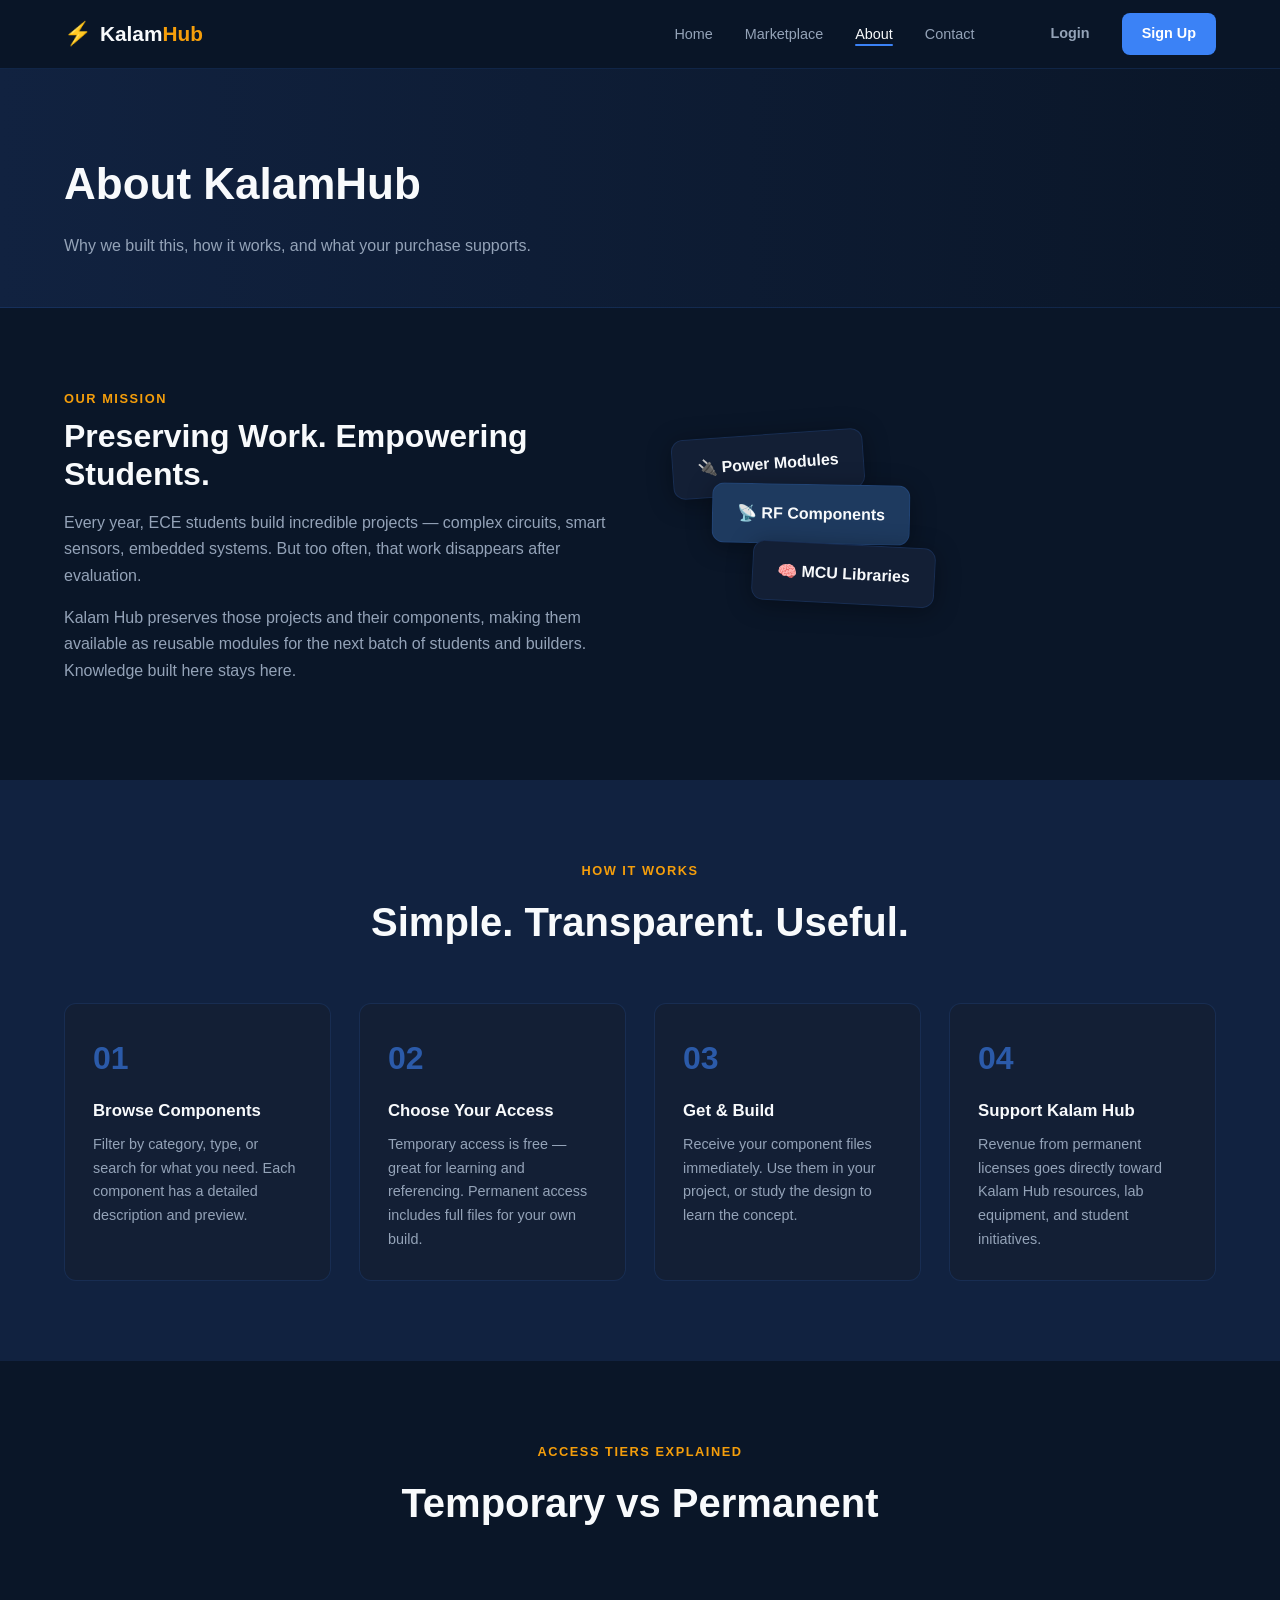
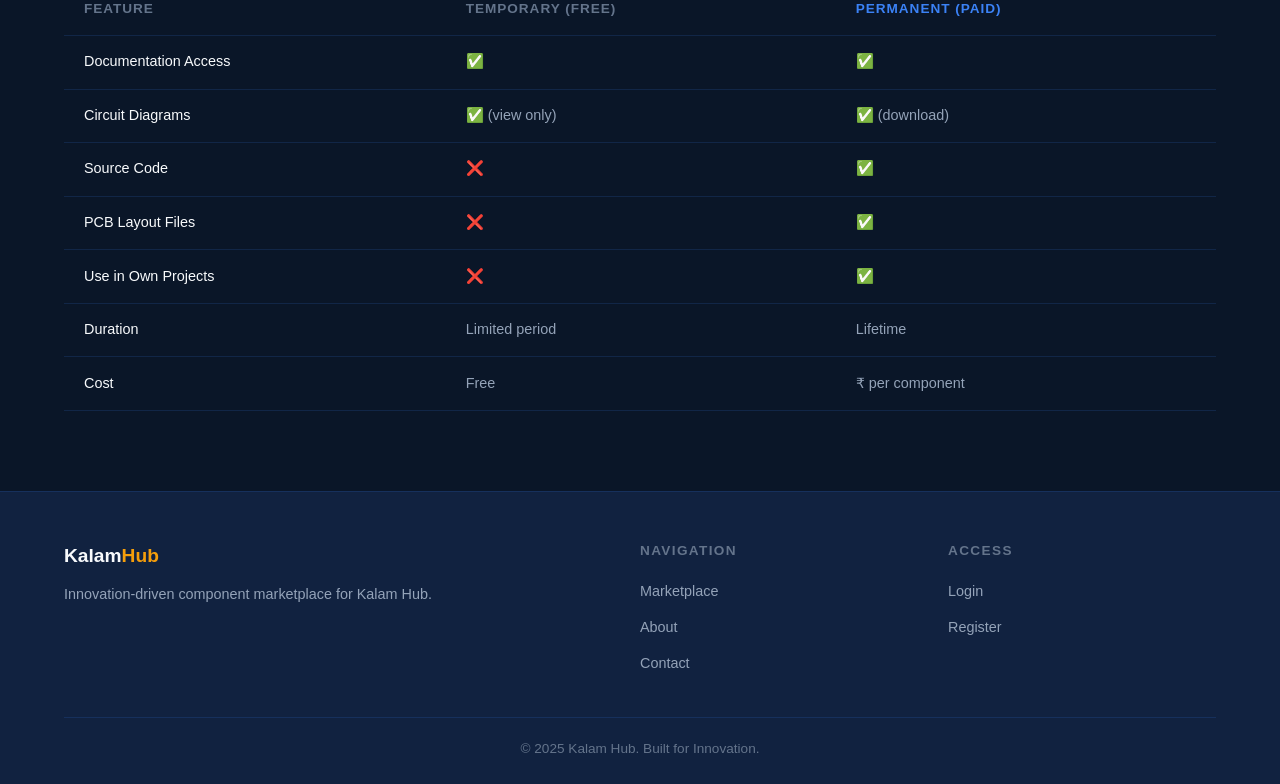
==== commit 600e99d3: "Move files to root" ====
--- a/about.html
+++ b/about.html
@@ -13,7 +13,7 @@
     <div class="nav-inner">
       <a href="index.html" class="logo">
         <span class="logo-icon">⚡</span>
-        <span class="logo-text">ECE<span class="logo-accent">Hub</span></span>
+        <span class="logo-text">Kalam<span class="logo-accent">Hub</span></span>
       </a>
       <ul class="nav-links">
         <li><a href="index.html">Home</a></li>
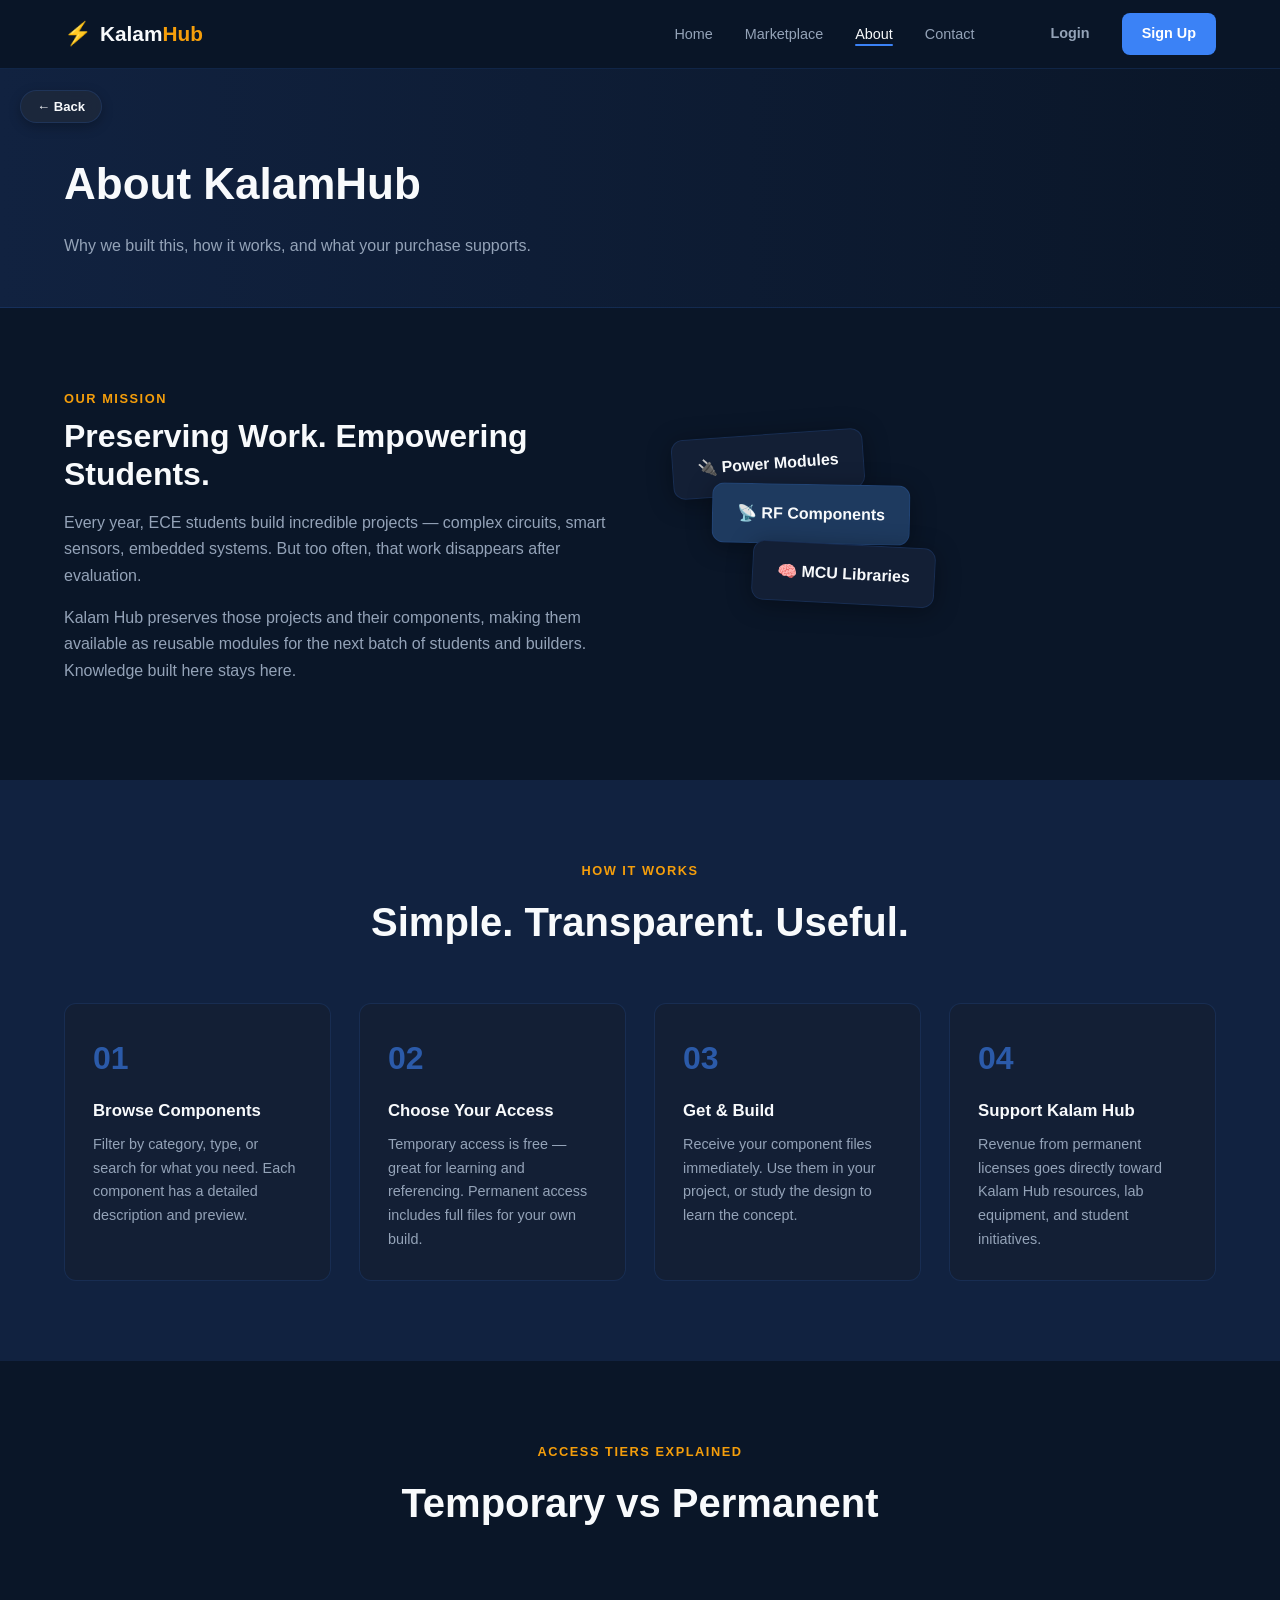
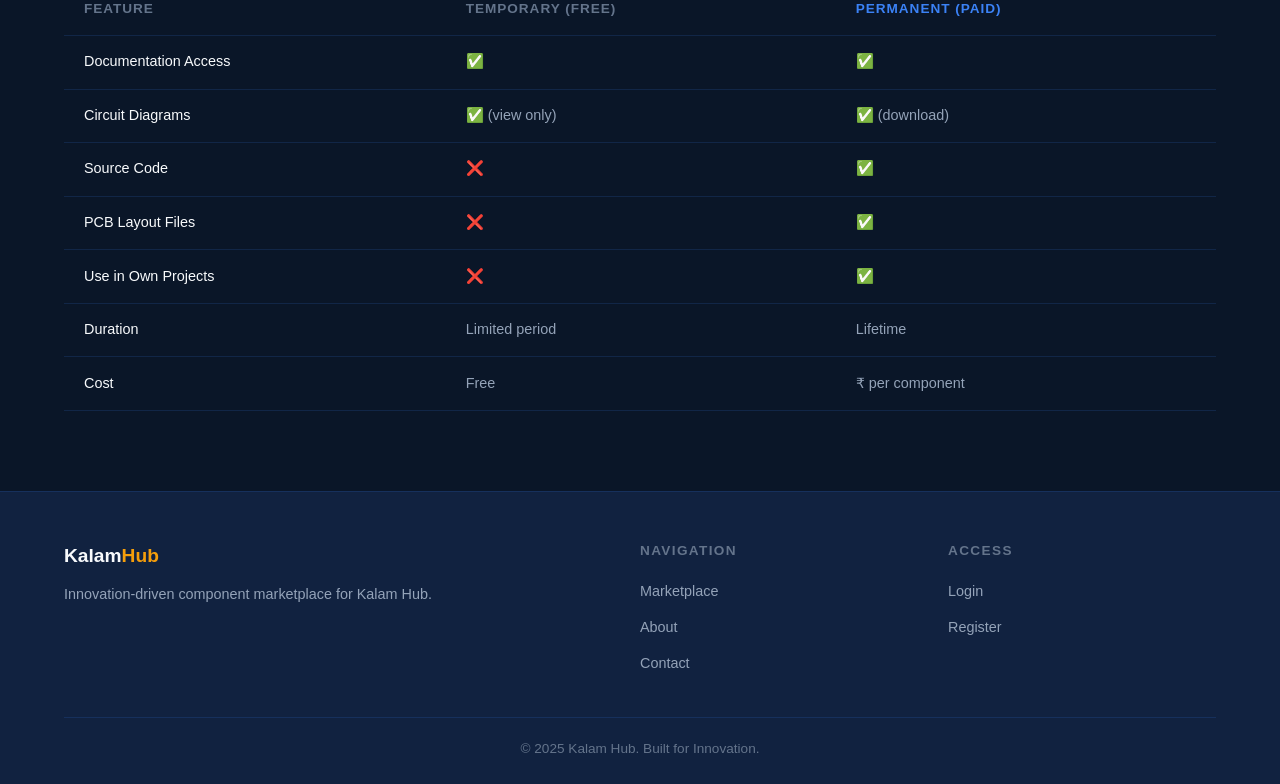
==== commit 8a1971ee: "Fix login by roll number + add global back button" ====
--- a/about.html
+++ b/about.html
@@ -147,5 +147,6 @@
 
   <script src="js/main.js"></script>
 <script src="js/nav.js"></script>
+  <script src="js/back-button.js"></script>
 </body>
 </html>
--- a/css/style.css
+++ b/css/style.css
@@ -607,6 +607,15 @@
 }
 .form-group textarea { resize: vertical; }
 .form-group select option { background: var(--navy-mid); }
+.password-field { position: relative; display: flex; align-items: center; }
+.password-field input { padding-right: 2.6rem; }
+.pw-toggle {
+  position: absolute; right: 0.6rem; top: 50%; transform: translateY(-50%);
+  background: none; border: none; cursor: pointer;
+  font-size: 1rem; color: var(--slate); line-height: 1;
+  padding: 0.2rem;
+}
+.pw-toggle:hover { color: var(--white); }
 .form-row { display: grid; grid-template-columns: 1fr 1fr; gap: 1rem; }
 .form-success {
   margin-top: 1rem; padding: 1rem;
@@ -779,25 +788,23 @@
 .announce-ticker {
   flex: 1;
   overflow: hidden;
-  mask-image: linear-gradient(to right, transparent, black 8%, black 92%, transparent);
-  -webkit-mask-image: linear-gradient(to right, transparent, black 8%, black 92%, transparent);
-}
-.announce-ticker span {
+  white-space: nowrap;
+  text-overflow: ellipsis;
+}
+.announce-ticker span,
+.announce-static {
   display: inline-block;
   white-space: nowrap;
   font-family: var(--font-display);
   font-size: 0.82rem;
   font-weight: 500;
   color: #cbd5e1;
-  animation: ticker-scroll 30s linear infinite;
+  overflow: hidden;
+  text-overflow: ellipsis;
+  max-width: 100%;
 }
 .announce-ticker span strong,
 .announce-ticker span b { color: var(--amber); }
-@keyframes ticker-scroll {
-  0%   { transform: translateX(0); }
-  100% { transform: translateX(-50%); }
-}
-.announce-bar:hover .announce-ticker span { animation-play-state: paused; }
 .announce-cta {
   flex-shrink: 0;
   margin: 0 1rem;
@@ -1025,3 +1032,317 @@
   text-transform: uppercase;
   backdrop-filter: blur(2px);
 }
+
+/* ══════════════════════════════════════════════════════════
+   PROFESSIONAL ANIMATIONS & UPGRADES — Kalam Hub
+══════════════════════════════════════════════════════════ */
+
+/* ── Keyframes ── */
+@keyframes fadeInUp {
+  from { opacity: 0; transform: translateY(32px); }
+  to   { opacity: 1; transform: translateY(0); }
+}
+@keyframes fadeIn {
+  from { opacity: 0; }
+  to   { opacity: 1; }
+}
+@keyframes badgePop {
+  0%   { opacity: 0; transform: scale(0.8) translateY(-8px); }
+  70%  { transform: scale(1.05) translateY(0); }
+  100% { opacity: 1; transform: scale(1); }
+}
+@keyframes slideInLeft {
+  from { opacity: 0; transform: translateX(-40px); }
+  to   { opacity: 1; transform: translateX(0); }
+}
+@keyframes slideInRight {
+  from { opacity: 0; transform: translateX(40px); }
+  to   { opacity: 1; transform: translateX(0); }
+}
+@keyframes float {
+  0%, 100% { transform: translateY(0px); }
+  50%       { transform: translateY(-10px); }
+}
+@keyframes glowPulse {
+  0%, 100% { box-shadow: 0 0 0 0 rgba(59,130,246,0); }
+  50%       { box-shadow: 0 0 20px 6px rgba(59,130,246,0.25); }
+}
+@keyframes shimmer {
+  0%   { background-position: -400px 0; }
+  100% { background-position: 400px 0; }
+}
+@keyframes countUp {
+  from { opacity: 0; transform: translateY(10px); }
+  to   { opacity: 1; transform: translateY(0); }
+}
+@keyframes borderGlow {
+  0%, 100% { border-color: rgba(59,130,246,0.3); }
+  50%       { border-color: rgba(59,130,246,0.8); }
+}
+
+/* ── Hero animations ── */
+.animate-fadein      { animation: fadeIn 0.9s ease both; }
+.animate-fadein-up   { animation: fadeInUp 0.8s ease both; animation-delay: 0.15s; }
+.animate-badge       { animation: badgePop 0.7s cubic-bezier(0.34,1.56,0.64,1) both; }
+
+.hero-content .hero-badge    { animation: badgePop 0.6s ease both; }
+.hero-content .hero-title    { animation: fadeInUp 0.8s ease both 0.1s; }
+.hero-content .hero-subtitle { animation: fadeInUp 0.8s ease both 0.25s; }
+.hero-content .hero-cta      { animation: fadeInUp 0.8s ease both 0.4s; }
+.hero-content .hero-stats    { animation: fadeInUp 0.8s ease both 0.55s; }
+
+/* ── Stat numbers floating effect ── */
+.stat-num {
+  display: inline-block;
+  animation: float 3s ease-in-out infinite;
+}
+.stat:nth-child(3) .stat-num { animation-delay: 0.5s; }
+.stat:nth-child(5) .stat-num { animation-delay: 1s; }
+
+/* ── Navbar: subtle entrance ── */
+.navbar {
+  animation: fadeIn 0.5s ease both;
+}
+
+/* ── Cards: hover lift + glow ── */
+.component-card {
+  transition: transform 0.28s cubic-bezier(0.34,1.3,0.64,1),
+              box-shadow 0.28s ease,
+              border-color 0.28s ease !important;
+}
+.component-card:hover {
+  transform: translateY(-6px) !important;
+  box-shadow: 0 16px 40px rgba(0,0,0,0.35), 0 0 0 1px rgba(59,130,246,0.25) !important;
+}
+
+/* ── Plan cards: animated border on hover ── */
+.plan-card {
+  transition: transform 0.3s ease, box-shadow 0.3s ease, border-color 0.3s ease !important;
+}
+.plan-card:hover {
+  animation: glowPulse 2s ease-in-out infinite;
+}
+.plan-card.featured {
+  animation: glowPulse 2.5s ease-in-out infinite;
+}
+
+/* ── Buttons: micro-interactions ── */
+.btn {
+  transition: transform 0.18s ease, box-shadow 0.18s ease, opacity 0.18s ease !important;
+  position: relative;
+  overflow: hidden;
+}
+.btn::after {
+  content: '';
+  position: absolute;
+  inset: 0;
+  background: rgba(255,255,255,0.08);
+  opacity: 0;
+  transition: opacity 0.18s;
+}
+.btn:hover::after { opacity: 1; }
+.btn:hover { transform: translateY(-2px); box-shadow: 0 6px 20px rgba(0,0,0,0.25); }
+.btn:active { transform: translateY(0); }
+.btn-primary:hover { box-shadow: 0 6px 24px rgba(59,130,246,0.45) !important; }
+
+/* ── Announce bar: smoother ticker ── */
+.announce-bar {
+  position: relative;
+  z-index: 99;
+  background: linear-gradient(135deg, #0a1628 0%, #111c35 50%, #0f2044 100%);
+  border-bottom: 1px solid rgba(59,130,246,0.25);
+  padding: 0.55rem 0;
+  font-size: 0.82rem;
+  font-weight: 500;
+  box-shadow: 0 2px 12px rgba(0,0,0,0.3);
+}
+.announce-inner {
+  display: flex;
+  align-items: center;
+  gap: 1rem;
+  padding: 0 1.5rem;
+  overflow: hidden;
+  white-space: nowrap;
+}
+.announce-dot {
+  width: 8px; height: 8px;
+  background: #22c55e;
+  border-radius: 50%;
+  flex-shrink: 0;
+  animation: glowPulse 1.5s ease-in-out infinite;
+  box-shadow: 0 0 8px #22c55e;
+}
+.announce-label {
+  background: rgba(34,197,94,0.15);
+  color: #22c55e;
+  padding: 0.15rem 0.6rem;
+  border-radius: 20px;
+  font-size: 0.72rem;
+  font-weight: 700;
+  letter-spacing: 0.06em;
+  flex-shrink: 0;
+  border: 1px solid rgba(34,197,94,0.3);
+}
+.announce-ticker {
+  flex: 1;
+  overflow: hidden;
+  mask-image: linear-gradient(to right, transparent, black 5%, black 95%, transparent);
+}
+.announce-cta {
+  background: linear-gradient(135deg, var(--electric), #2563eb);
+  color: white;
+  padding: 0.3rem 0.9rem;
+  border-radius: 20px;
+  font-size: 0.78rem;
+  font-weight: 700;
+  text-decoration: none;
+  flex-shrink: 0;
+  transition: transform 0.2s ease, box-shadow 0.2s ease;
+}
+.announce-cta:hover { transform: translateY(-1px); box-shadow: 0 4px 12px rgba(59,130,246,0.4); }
+
+/* ── Scroll-triggered animations ── */
+.animate-on-scroll {
+  opacity: 0;
+  transform: translateY(30px);
+  transition: opacity 0.6s ease, transform 0.6s cubic-bezier(0.34,1.2,0.64,1);
+}
+.animate-on-scroll.in-view {
+  opacity: 1;
+  transform: translateY(0);
+}
+
+/* ── WHY KALAM HUB section ── */
+.why-section { background: var(--navy-mid); }
+.why-grid {
+  display: grid;
+  grid-template-columns: repeat(auto-fit, minmax(260px, 1fr));
+  gap: 1.25rem;
+  margin-top: 2.5rem;
+}
+.why-card {
+  background: var(--navy-lite);
+  border: 1px solid var(--border);
+  border-radius: 14px;
+  padding: 1.75rem 1.5rem;
+  transition: transform 0.3s ease, box-shadow 0.3s ease, border-color 0.3s ease;
+  cursor: default;
+}
+.why-card:hover {
+  transform: translateY(-5px);
+  border-color: rgba(59,130,246,0.4);
+  box-shadow: 0 12px 32px rgba(0,0,0,0.3);
+}
+.why-icon {
+  font-size: 2rem;
+  margin-bottom: 0.75rem;
+  display: block;
+}
+.why-card h4 {
+  font-family: var(--font-display);
+  font-size: 1rem;
+  font-weight: 700;
+  color: var(--white);
+  margin-bottom: 0.4rem;
+}
+.why-card p {
+  color: var(--slate);
+  font-size: 0.88rem;
+  line-height: 1.6;
+}
+
+/* ── Training highlight: slide-in ── */
+.th-schedule  { animation: slideInLeft  0.8s ease both 0.2s; }
+.th-info      { animation: slideInRight 0.8s ease both 0.2s; }
+
+/* ── Training feat cards: hover ── */
+.th-feat {
+  transition: transform 0.25s ease, background 0.25s ease, border-color 0.25s ease;
+}
+.th-feat:hover {
+  transform: translateX(6px);
+  background: rgba(59,130,246,0.1) !important;
+  border-color: rgba(59,130,246,0.35) !important;
+}
+
+/* ── Tags: shimmer effect ── */
+.th-tag {
+  position: relative;
+  overflow: hidden;
+  transition: transform 0.2s ease, box-shadow 0.2s ease;
+}
+.th-tag:hover {
+  transform: translateY(-2px);
+  box-shadow: 0 4px 12px rgba(59,130,246,0.3);
+}
+
+/* ── Price-free override — show borrow price, not "Free" ── */
+.price-free { color: var(--amber) !important; }
+
+/* ── Featured cards entrance ── */
+#featured-grid .component-card {
+  animation: fadeInUp 0.6s ease both;
+}
+#featured-grid .component-card:nth-child(1) { animation-delay: 0.05s; }
+#featured-grid .component-card:nth-child(2) { animation-delay: 0.12s; }
+#featured-grid .component-card:nth-child(3) { animation-delay: 0.19s; }
+#featured-grid .component-card:nth-child(4) { animation-delay: 0.26s; }
+
+/* ── Stock badges: pulse on low stock ── */
+.stock-low {
+  animation: glowPulse 2s ease-in-out infinite;
+  background: rgba(234,179,8,0.15) !important;
+  border-color: rgba(234,179,8,0.5) !important;
+  color: #eab308 !important;
+}
+.stock-out { opacity: 0.75; }
+
+/* ── Dept banner ── */
+.dept-banner {
+  background: linear-gradient(135deg, #0f2044, #1e3a5f) !important;
+  border-top: 1px solid rgba(59,130,246,0.2) !important;
+  border-bottom: 1px solid rgba(59,130,246,0.2) !important;
+}
+
+/* ── Footer links hover ── */
+.footer-links a {
+  transition: color 0.2s ease, padding-left 0.2s ease;
+}
+.footer-links a:hover { padding-left: 4px; }
+
+/* ── Scroll observer script helper ── */
+/* ── GLOBAL BACK BUTTON ─────────────────────────────────── */
+#global-back-btn {
+  position: fixed;
+  top: 90px;
+  left: 1.25rem;
+  z-index: 999;
+  display: flex;
+  align-items: center;
+  gap: 0.4rem;
+  background: rgba(30, 41, 59, 0.85);
+  backdrop-filter: blur(8px);
+  border: 1px solid var(--border);
+  color: var(--white);
+  font-family: var(--font-display);
+  font-size: 0.82rem;
+  font-weight: 600;
+  padding: 0.5rem 1rem;
+  border-radius: 999px;
+  cursor: pointer;
+  transition: all 0.2s ease;
+  box-shadow: 0 4px 12px rgba(0,0,0,0.25);
+}
+#global-back-btn:hover {
+  background: var(--blue);
+  border-color: var(--blue);
+  transform: translateX(-3px);
+}
+@media (max-width: 768px) {
+  #global-back-btn {
+    top: 75px;
+    left: 0.75rem;
+    font-size: 0.78rem;
+    padding: 0.45rem 0.85rem;
+  }
+}
